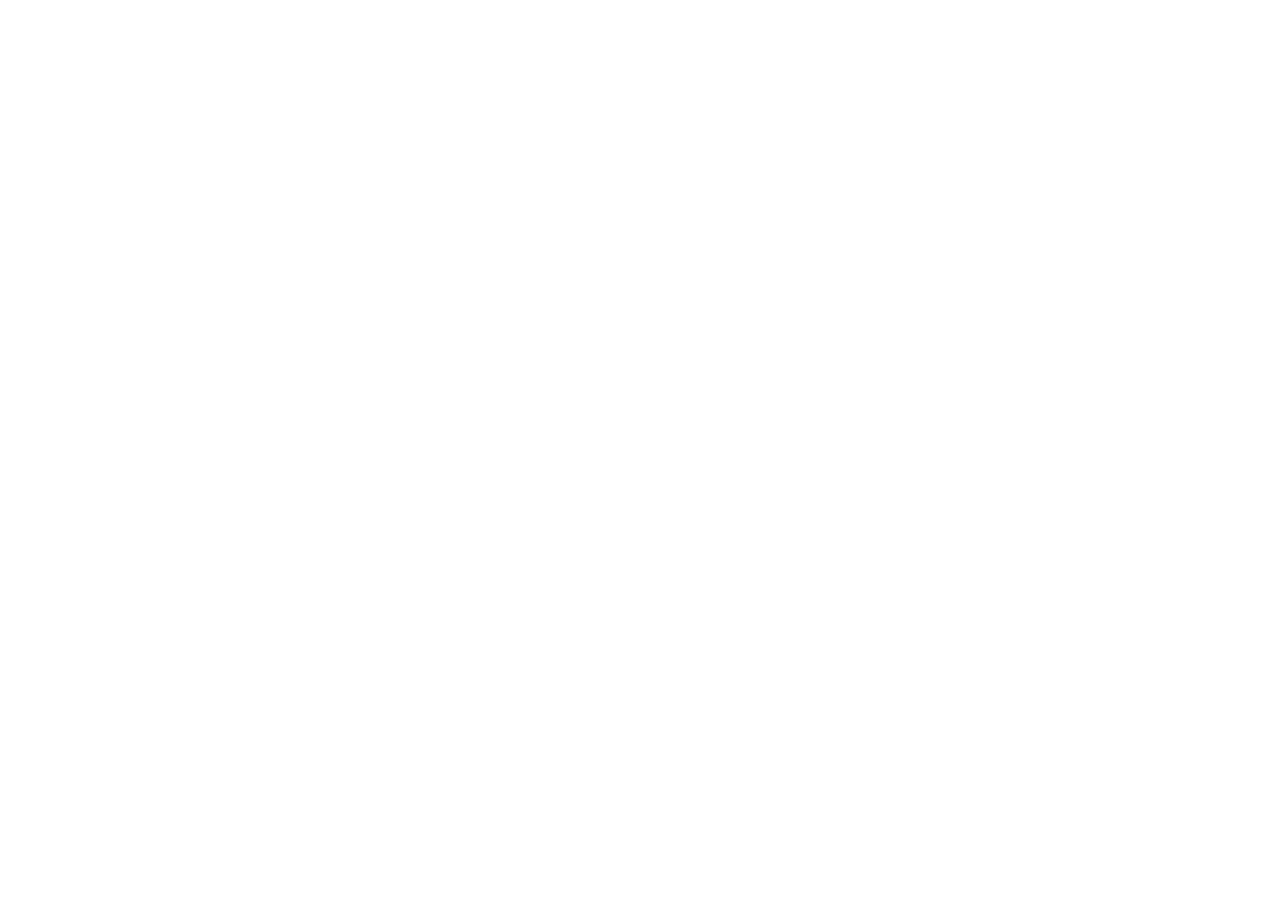
==== journal.html @ a17ec6b8 "nye dokumenter" ====
<!DOCTYPE html>
<html lang="en">
<head>
    <meta charset="UTF-8">
    <meta name="viewport" content="width=device-width, initial-scale=1.0">
    <title>BulletJournal</title>
</head>
<body>
    <nav>
        
    </nav>
    
</body>
</html>
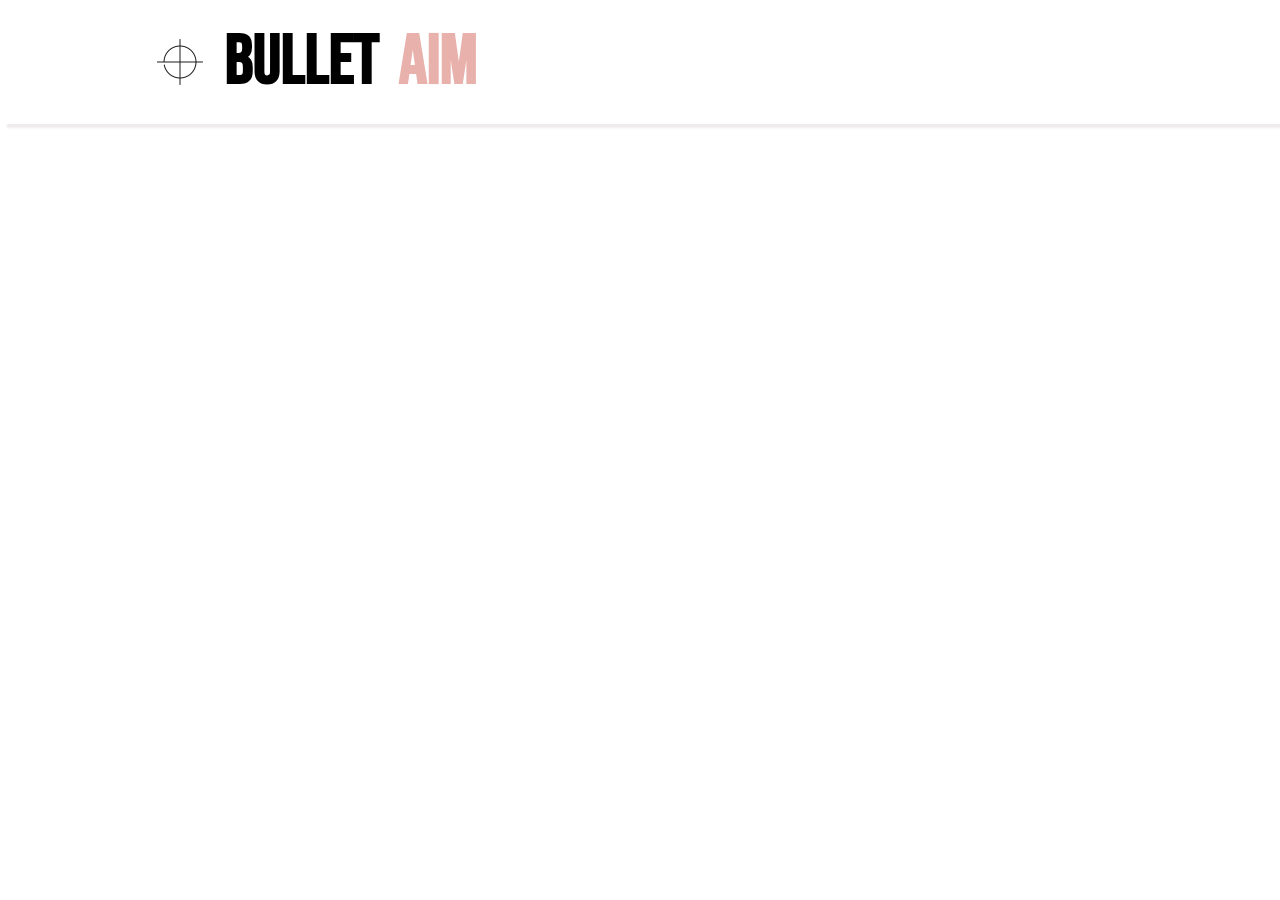
==== commit d9f45d59: "navbar start" ====
--- a/journal.html
+++ b/journal.html
@@ -1,14 +1,26 @@
 <!DOCTYPE html>
 <html lang="en">
+
 <head>
     <meta charset="UTF-8">
     <meta name="viewport" content="width=device-width, initial-scale=1.0">
     <title>BulletJournal</title>
+    <link rel="stylesheet" href="journal.css">
 </head>
+
 <body>
     <nav>
-        
+        <div class="flex container">
+            <div class="flex">
+                <img src="target2.png" alt="logo">
+                <h1>Bullet</h1> <h1 style="color: #E8B1AC;">AIM</h1>
+            </div>
+            <div>
+    
+            </div>
+        </div>
     </nav>
-    
+
 </body>
+
 </html>--- a/journal.css
+++ b/journal.css
@@ -0,0 +1,69 @@
+/*  G E N E R A L  */
+
+/*importerer bebas neue og montserrat*/
+@import url('https://fonts.googleapis.com/css2?family=Bebas+Neue&family=Montserrat:ital,wght@0,100..900;1,100..900&display=swap');
+
+/* Minimal reset: */
+* {
+    margin: 0;
+    padding: 0;
+    box-sizing: border-box;
+}
+
+/*CSS HEX*/
+:root {
+    --melon: #E8B1AC;
+    --rose: #FFD7D7;
+    --champagne: #F7E3D7;
+    --fourth: #8a8676;
+    --fifth: #5c6448;
+}
+
+body {
+    font-family: 'Montserrat', sans-serif;
+    font-weight: 300;
+}
+
+h1,
+h2,
+h3,
+h4 {
+    font-family: "Bebas Neue", sans-serif;
+    font-size: 70px;
+}
+
+img {
+    width: 100%;
+}
+
+a {
+    text-decoration: none;
+}
+
+.container {
+    max-width: 1000px;
+    margin: 0 auto;
+    padding: 0 15px;
+}
+
+.flex {
+    display: flex;
+    align-items: center;
+    gap: 20px;
+}
+
+
+
+/*  N A V B A R  */
+nav {
+    position: fixed;
+    width: 100%;
+    padding-top: 20px;
+    padding-bottom: 20px;
+    box-shadow: 10px 1px 2px 3px rgb(237, 235, 235);
+}
+
+nav img {
+    border-radius: 50%;
+    width: 50px;
+}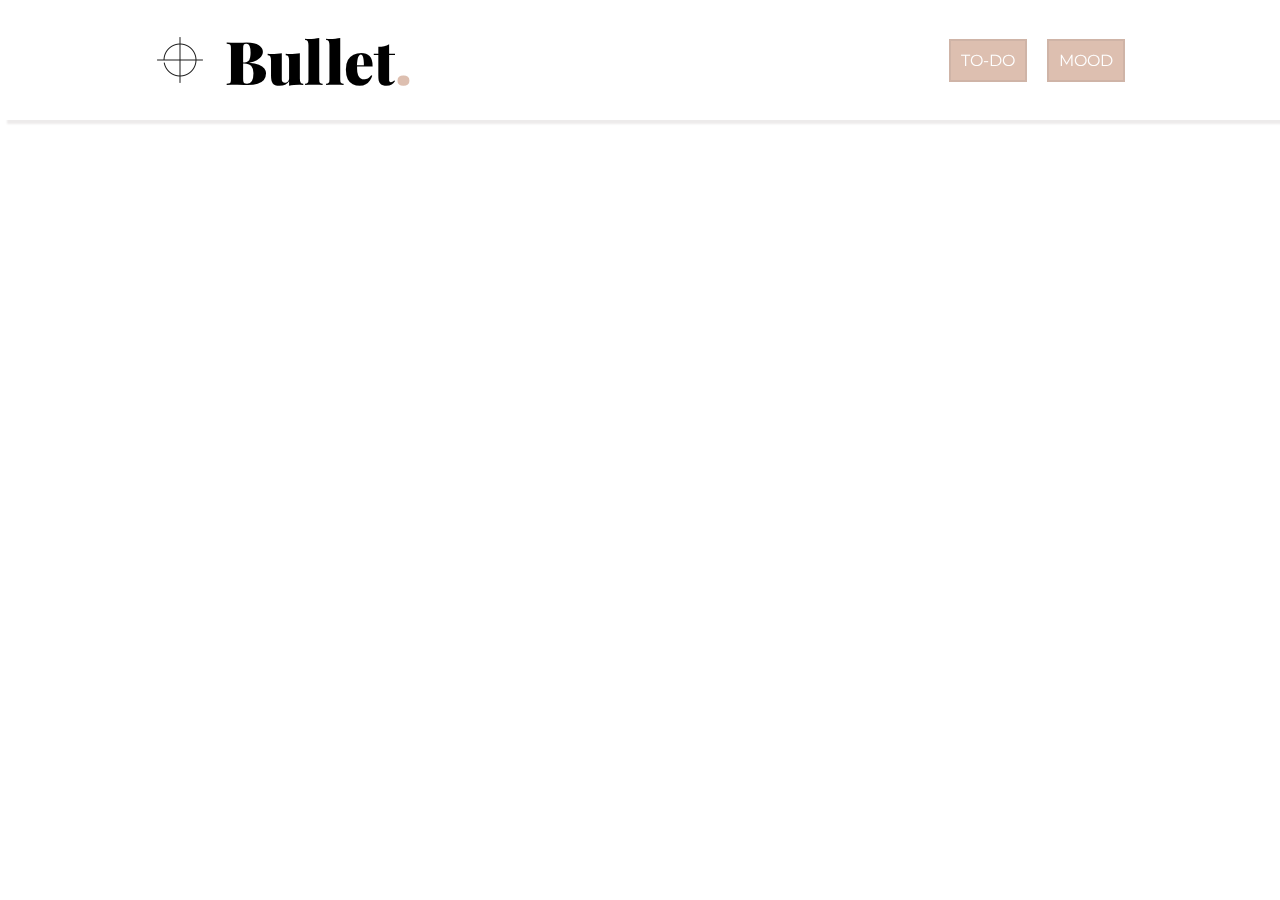
==== commit 105f8acb: "nav finish" ====
--- a/journal.html
+++ b/journal.html
@@ -13,10 +13,11 @@
         <div class="flex container">
             <div class="flex">
                 <img src="target2.png" alt="logo">
-                <h1>Bullet</h1> <h1 style="color: #E8B1AC;">AIM</h1>
+                <a href="journal.html"><h1>Bullet<span class="dot">.</span></h1></a>
             </div>
-            <div>
-    
+            <div class="flex">
+                <div class="head_nav"><a href="#">TO-DO</a></div>
+                <div class="head_nav"><a href="#">MOOD</a></div> 
             </div>
         </div>
     </nav>
--- a/journal.css
+++ b/journal.css
@@ -1,7 +1,7 @@
 /*  G E N E R A L  */
 
 /*importerer bebas neue og montserrat*/
-@import url('https://fonts.googleapis.com/css2?family=Bebas+Neue&family=Montserrat:ital,wght@0,100..900;1,100..900&display=swap');
+@import url('https://fonts.googleapis.com/css2?family=Montserrat:ital,wght@0,100..900;1,100..900&family=Playfair+Display:ital,wght@0,400..900;1,400..900&display=swap');
 
 /* Minimal reset: */
 * {
@@ -12,24 +12,25 @@
 
 /*CSS HEX*/
 :root {
-    --melon: #E8B1AC;
-    --rose: #FFD7D7;
+    --pale: #DDBFB0;
+    --raw: #826255;
     --champagne: #F7E3D7;
-    --fourth: #8a8676;
-    --fifth: #5c6448;
+    --linen: #EFE5DC;
+    --white: #FFFFFF;
 }
 
 body {
     font-family: 'Montserrat', sans-serif;
-    font-weight: 300;
+    font-weight: 400;
 }
 
 h1,
 h2,
 h3,
 h4 {
-    font-family: "Bebas Neue", sans-serif;
-    font-size: 70px;
+    font-family: "Playfair Display", serif;
+    font-size: 60px;
+    font-weight: 900;
 }
 
 img {
@@ -38,6 +39,7 @@
 
 a {
     text-decoration: none;
+    color: black;
 }
 
 .container {
@@ -63,7 +65,29 @@
     box-shadow: 10px 1px 2px 3px rgb(237, 235, 235);
 }
 
+nav .flex {
+    justify-content: space-between;
+}
+
 nav img {
     border-radius: 50%;
     width: 50px;
+}
+
+.dot {
+    color: var(--pale);
+}
+
+.head_nav {
+    background-color: var(--pale);
+    padding: 10px;
+    border: solid 2px #cfb4a7;
+}
+
+.head_nav a {
+    color: white;
+}
+
+.head_nav:hover {
+    border-width: 3px;
 }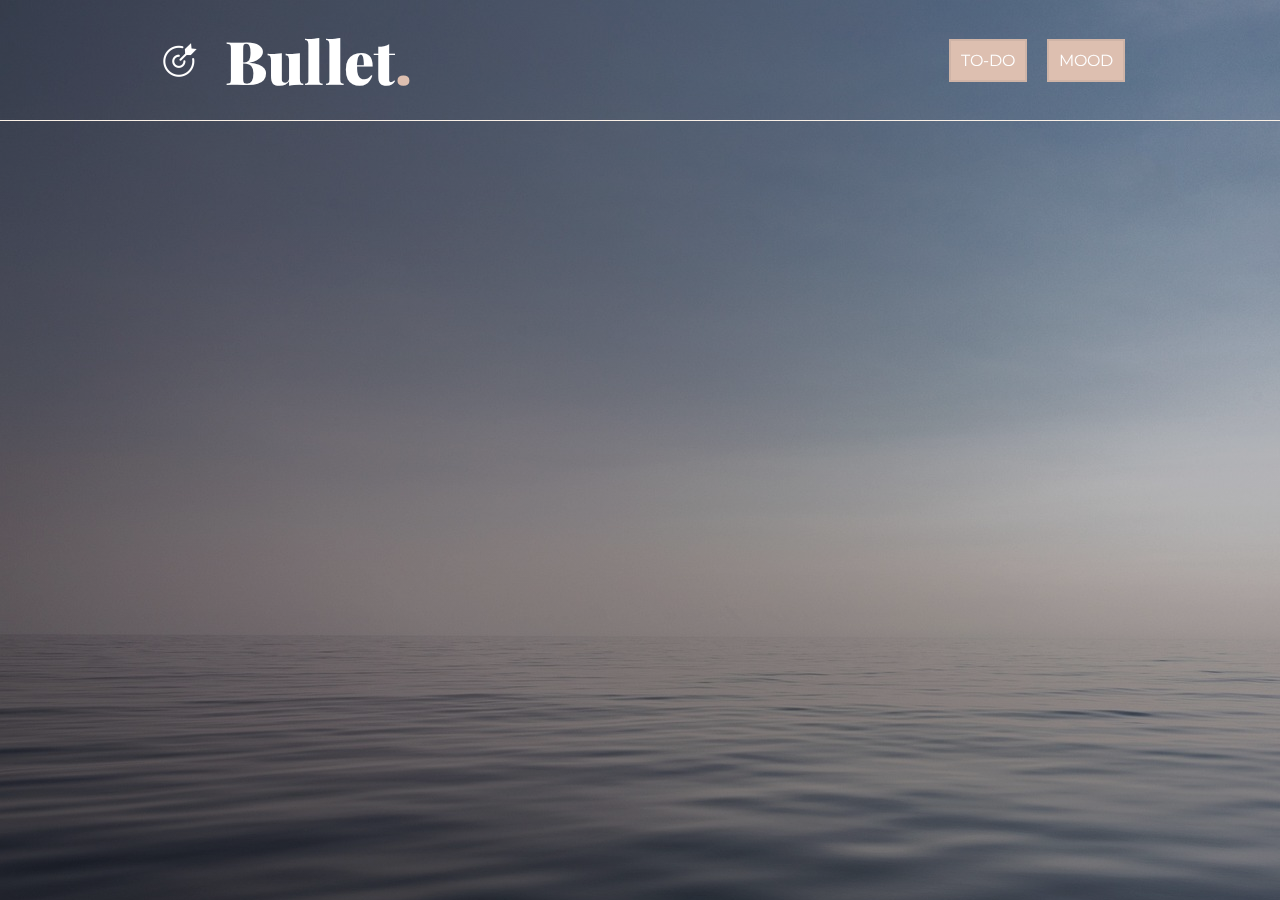
==== commit 0e67b47c: "nytt utseende: blanke ark" ====
--- a/journal.html
+++ b/journal.html
@@ -12,16 +12,22 @@
     <nav>
         <div class="flex container">
             <div class="flex">
-                <img src="target2.png" alt="logo">
-                <a href="journal.html"><h1>Bullet<span class="dot">.</span></h1></a>
+                <img src="logo.png" alt="logo">
+                <a href="journal.html">
+                    <h1>Bullet<span class="dot">.</span></h1>
+                </a>
             </div>
             <div class="flex">
                 <div class="head_nav"><a href="#">TO-DO</a></div>
-                <div class="head_nav"><a href="#">MOOD</a></div> 
+                <div class="head_nav"><a href="#">MOOD</a></div>
             </div>
         </div>
     </nav>
 
+    <header>
+        
+    </header>
+
 </body>
 
 </html>--- a/journal.css
+++ b/journal.css
@@ -29,17 +29,22 @@
 h3,
 h4 {
     font-family: "Playfair Display", serif;
-    font-size: 60px;
     font-weight: 900;
 }
 
-img {
-    width: 100%;
+h1 {
+    font-size: 60px;
 }
+
+h2 {
+    font-size: 40px;
+}
+
+
 
 a {
     text-decoration: none;
-    color: black;
+    color: white;
 }
 
 .container {
@@ -59,10 +64,11 @@
 /*  N A V B A R  */
 nav {
     position: fixed;
+    color: white;
     width: 100%;
     padding-top: 20px;
     padding-bottom: 20px;
-    box-shadow: 10px 1px 2px 3px rgb(237, 235, 235);
+    border-bottom: solid linen 1px;
 }
 
 nav .flex {
@@ -90,4 +96,15 @@
 
 .head_nav:hover {
     border-width: 3px;
-}+}
+
+
+
+/* H E A D E R */
+
+header {
+    height: 100vh;
+    padding-top: 120px;
+    background-image: linear-gradient(rgba(0, 0, 0, 0.2), rgba(0, 0, 0, 0.2)), url(sea.jpg);
+}
+
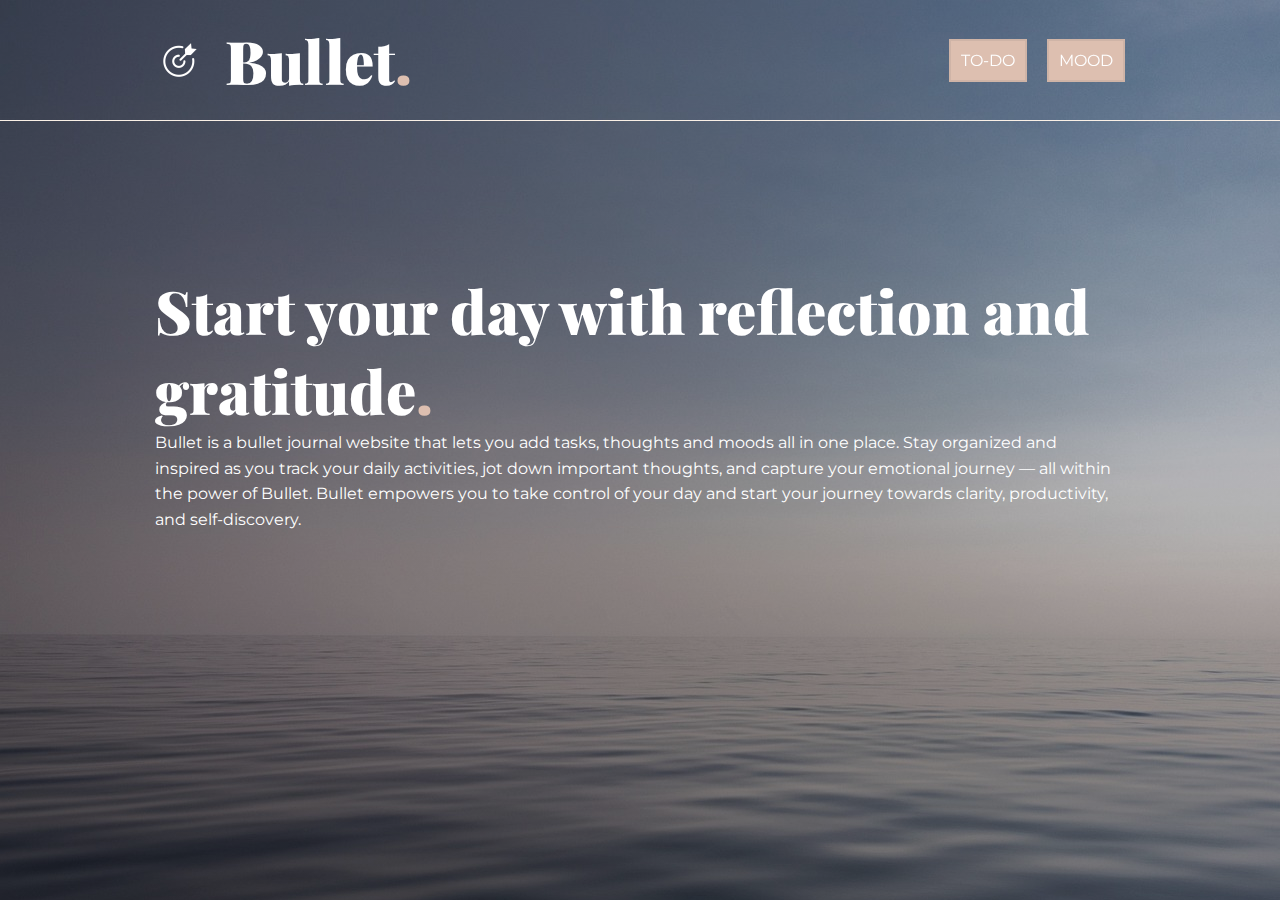
==== commit dbcf921f: "header finish" ====
--- a/journal.html
+++ b/journal.html
@@ -25,7 +25,14 @@
     </nav>
 
     <header>
-        
+        <div class="container">
+            <h1>Start your day with reflection and gratitude<span class="dot">.</span></h1>
+            <p>Bullet is a bullet journal website that lets you add tasks, thoughts and moods all in one place. Stay
+                organized and inspired as you track your daily activities, jot down important thoughts, and capture your
+                emotional journey — all within the power of Bullet. Bullet empowers you to take control of your day and
+                start your journey towards clarity, productivity, and self-discovery.</p>
+        </div>
+
     </header>
 
 </body>
--- a/journal.css
+++ b/journal.css
@@ -40,13 +40,14 @@
     font-size: 40px;
 }
 
-
-
 a {
     text-decoration: none;
-    color: white;
+    color: black;
 }
 
+p {
+   line-height: 1.6; 
+}
 .container {
     max-width: 1000px;
     margin: 0 auto;
@@ -64,11 +65,14 @@
 /*  N A V B A R  */
 nav {
     position: fixed;
-    color: white;
     width: 100%;
     padding-top: 20px;
     padding-bottom: 20px;
     border-bottom: solid linen 1px;
+}
+
+nav a {
+    color: white;
 }
 
 nav .flex {
@@ -90,10 +94,6 @@
     border: solid 2px #cfb4a7;
 }
 
-.head_nav a {
-    color: white;
-}
-
 .head_nav:hover {
     border-width: 3px;
 }
@@ -106,5 +106,10 @@
     height: 100vh;
     padding-top: 120px;
     background-image: linear-gradient(rgba(0, 0, 0, 0.2), rgba(0, 0, 0, 0.2)), url(sea.jpg);
+    color: white;
 }
 
+header h1 {
+    padding-top: 150px;
+}
+
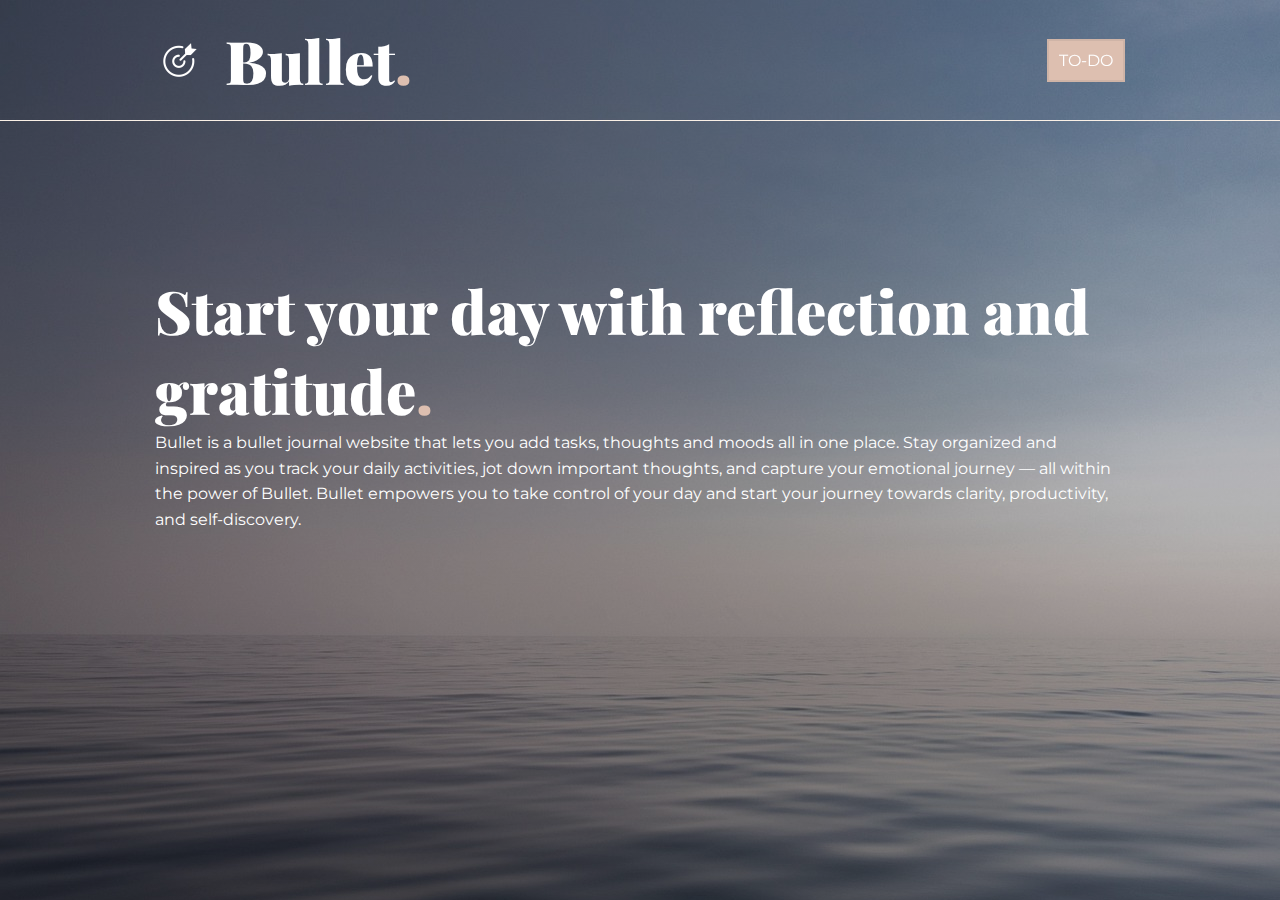
==== commit 7cad254b: "litt endringer og struktur" ====
--- a/journal.html
+++ b/journal.html
@@ -4,7 +4,7 @@
 <head>
     <meta charset="UTF-8">
     <meta name="viewport" content="width=device-width, initial-scale=1.0">
-    <title>BulletJournal</title>
+    <title>Bullet</title>
     <link rel="stylesheet" href="journal.css">
 </head>
 
@@ -12,14 +12,13 @@
     <nav>
         <div class="flex container">
             <div class="flex">
-                <img src="logo.png" alt="logo">
+                <img src="bilder/logo.png" alt="logo">
                 <a href="journal.html">
                     <h1>Bullet<span class="dot">.</span></h1>
                 </a>
             </div>
-            <div class="flex">
-                <div class="head_nav"><a href="#">TO-DO</a></div>
-                <div class="head_nav"><a href="#">MOOD</a></div>
+            <div>
+                <div class="head_nav"><a href="todo.html">TO-DO</a></div>
             </div>
         </div>
     </nav>
--- a/journal.css
+++ b/journal.css
@@ -105,7 +105,7 @@
 header {
     height: 100vh;
     padding-top: 120px;
-    background-image: linear-gradient(rgba(0, 0, 0, 0.2), rgba(0, 0, 0, 0.2)), url(sea.jpg);
+    background-image: linear-gradient(rgba(0, 0, 0, 0.2), rgba(0, 0, 0, 0.2)), url(bilder/sea.jpg);
     color: white;
 }
 
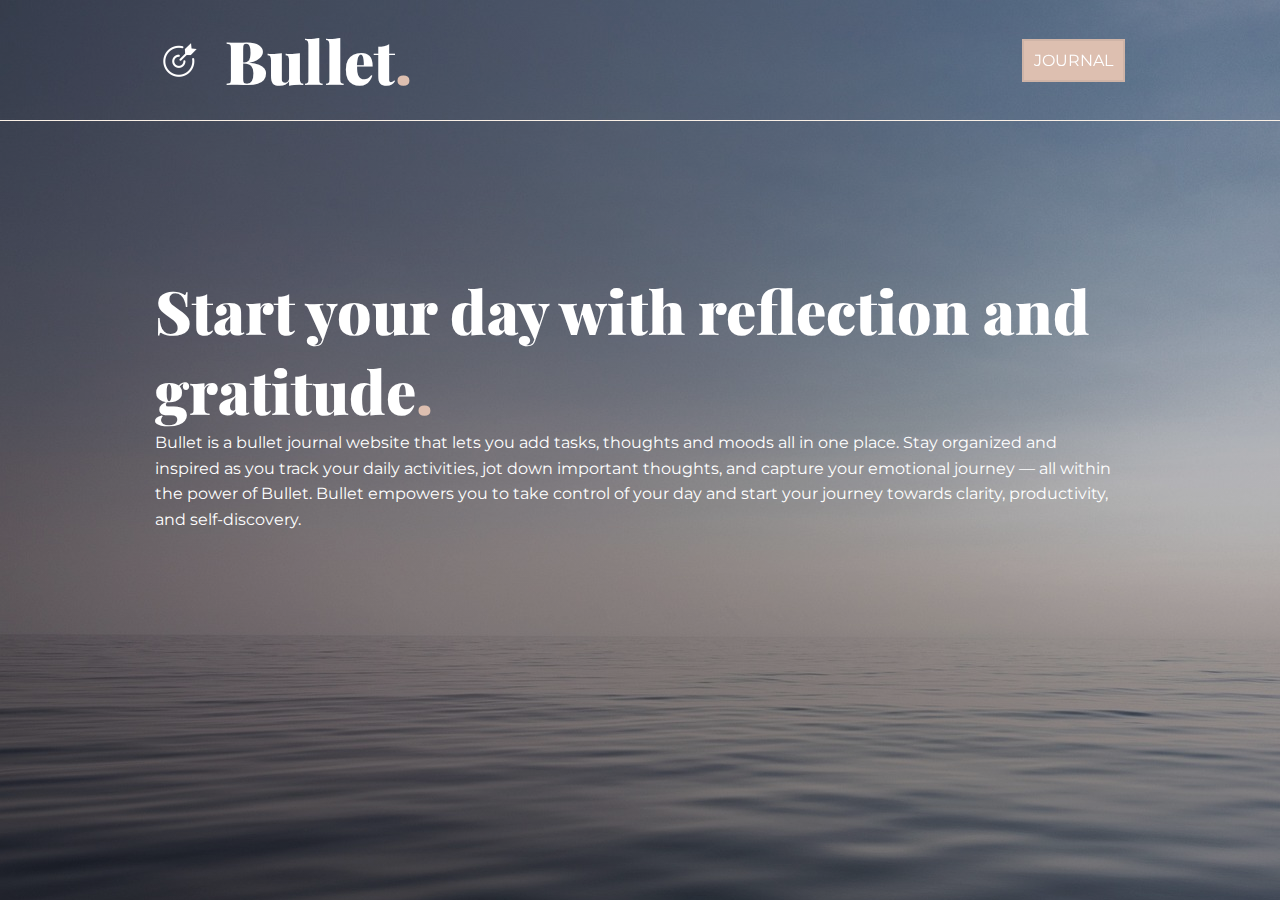
==== commit 05211fd3: "js" ====
--- a/journal.html
+++ b/journal.html
@@ -18,7 +18,7 @@
                 </a>
             </div>
             <div>
-                <div class="head_nav"><a href="todo.html">TO-DO</a></div>
+                <div class="head_nav"><a href="todo.html">JOURNAL</a></div>
             </div>
         </div>
     </nav>
--- a/journal.css
+++ b/journal.css
@@ -113,3 +113,47 @@
     padding-top: 150px;
 }
 
+
+
+/* TO DO PAGE */
+
+#todo .container{
+    padding-top: 50px;
+}
+
+#week {
+    padding-top: 120px;
+    display: flex;
+    width: 100%;
+}
+
+#week div {
+    height: 180px;
+    flex: 1;
+    border: solid 1px black;
+    margin: 5px;
+    padding: 5px;
+    border-radius: 10px;
+}
+
+.dayInput {
+    width: 100%;
+    height: 300px;
+    padding: 20px;
+    margin: 8px 10px;
+    display: inline-block;
+    border: 2px solid var(--pale);
+    border-radius: 4px;
+    box-sizing: border-box;
+}
+
+i {
+    font-size: 40px;
+    padding: 5px;
+    color: var(--raw);
+}
+
+#todo button {
+    background-color: transparent;
+    border-style: none;
+}
